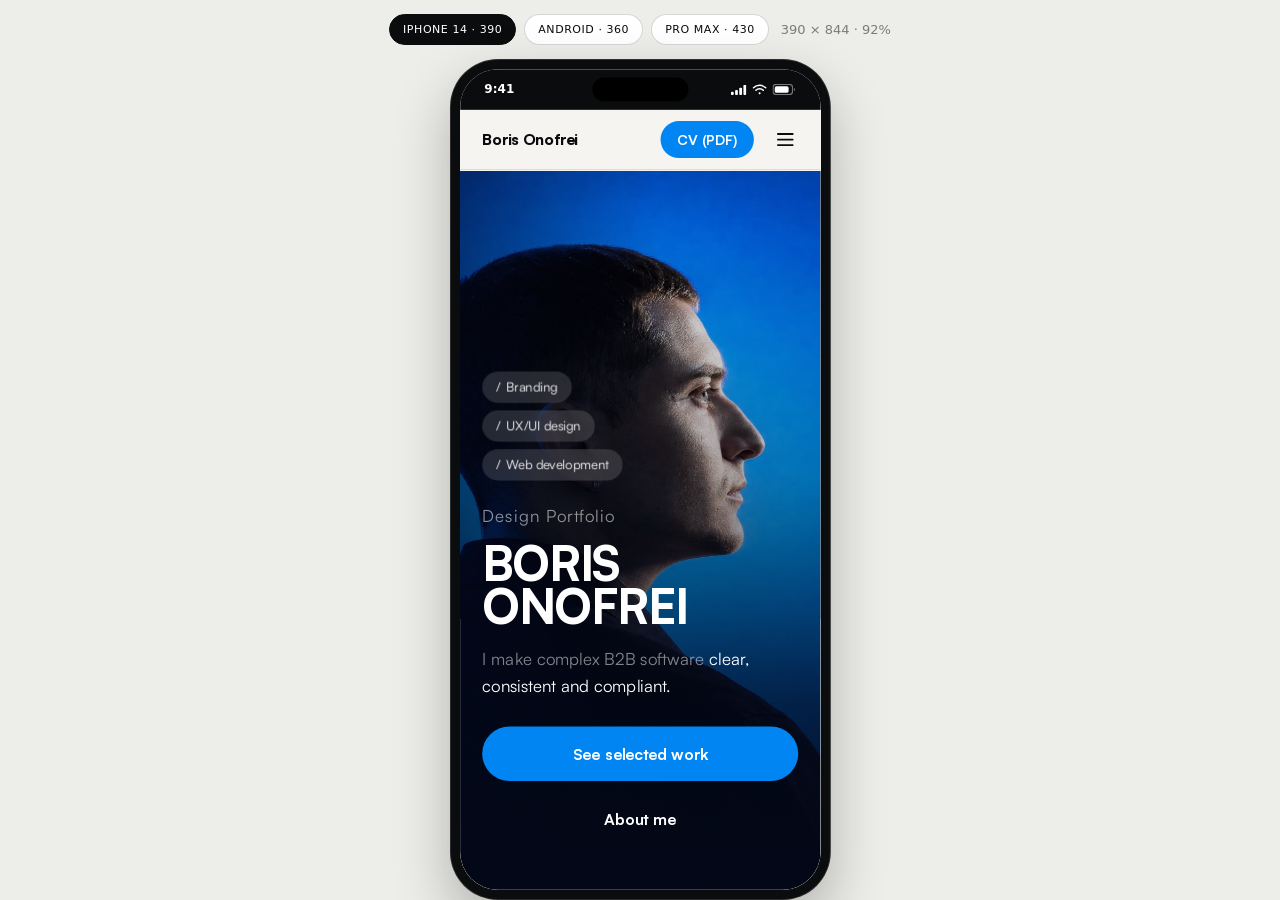
==== mobile-preview.html @ 8414cea1 "initial commit" ====
<!doctype html>
<html lang="en">
<head>
<meta charset="utf-8">
<meta name="viewport" content="width=device-width, initial-scale=1">
<title>Mobile preview — index.html</title>
<style>
  * { box-sizing: border-box; }
  html, body { height: 100%; margin: 0; background: #EDEDEA; font: 13px/1.4 ui-sans-serif, system-ui, sans-serif; color: #0B0C0E; }
  body { display: flex; flex-direction: column; overflow: hidden; }

  .bar { flex: none; display: flex; align-items: center; justify-content: center; gap: 8px; padding: 14px 16px; }
  .bar button {
    font: inherit; font-size: 11px; letter-spacing: .05em; text-transform: uppercase;
    padding: 7px 13px; border-radius: 999px; border: 1px solid rgba(11,12,14,.16);
    background: #fff; color: #0B0C0E; cursor: pointer;
  }
  .bar button[aria-pressed="true"] { background: #0B0C0E; color: #fff; border-color: #0B0C0E; }
  .meta { font-variant-numeric: tabular-nums; color: rgba(11,12,14,.5); margin-left: 4px; }

  .stage { flex: 1; min-height: 0; display: grid; place-items: center; padding: 0 16px 20px; }
  .phone-scale { position: relative; transform-origin: top left; }
  .phone-scale > .phone { position: absolute; top: 0; left: 0; }

  .phone {
    position: relative; background: #0B0C0E; padding: 11px; border-radius: 52px;
    box-shadow: 0 26px 60px rgba(0,0,0,.26), inset 0 0 0 1px rgba(255,255,255,.14);
  }
  .screen { position: relative; overflow: hidden; border-radius: 41px; background: #fff; }

  /* Device status bar — part of the frame, not the page */
  .statusbar {
    position: absolute; inset: 0 0 auto 0; height: 44px; z-index: 3;
    display: flex; align-items: center; justify-content: space-between;
    padding: 0 26px; background: #0B0C0E; color: #fff;
    font-size: 13px; font-weight: 600; font-variant-numeric: tabular-nums;
    letter-spacing: .01em; pointer-events: none;
  }
  .statusbar .icons { display: flex; align-items: center; gap: 6px; }
  .notch {
    position: absolute; top: 9px; left: 50%; transform: translateX(-50%);
    width: 104px; height: 26px; border-radius: 999px; background: #000; z-index: 4; pointer-events: none;
  }
  .viewport { position: absolute; inset: 44px 0 0 0; }
  iframe { display: block; width: 100%; height: 100%; border: 0; background: #fff; }
</style>
</head>
<body>
  <div class="bar">
    <button type="button" data-w="390" data-h="844" aria-pressed="true">iPhone 14 · 390</button>
    <button type="button" data-w="360" data-h="800" aria-pressed="false">Android · 360</button>
    <button type="button" data-w="430" data-h="932" aria-pressed="false">Pro Max · 430</button>
    <span class="meta"><span id="dims">390 × 844</span> · <span id="zoom">100%</span></span>
  </div>

  <div class="stage" id="stage">
    <div class="phone-scale" id="scaler">
      <div class="phone">
        <div class="screen" id="screen" style="width:390px;height:888px">
          <div class="statusbar">
            <span>9:41</span>
            <span class="icons" aria-hidden="true">
              <svg width="17" height="11" viewBox="0 0 17 11" fill="currentColor"><rect x="0" y="7.5" width="3" height="3.5" rx="1"></rect><rect x="4.5" y="5.5" width="3" height="5.5" rx="1"></rect><rect x="9" y="3" width="3" height="8" rx="1"></rect><rect x="13.5" y="0" width="3" height="11" rx="1"></rect></svg>
              <svg width="16" height="12" viewBox="0 0 16 12" fill="none" stroke="currentColor" stroke-width="1.6" stroke-linecap="round"><path d="M1.4 4.2a9.4 9.4 0 0 1 13.2 0"></path><path d="M4 6.9a5.7 5.7 0 0 1 8 0"></path><circle cx="8" cy="10" r="1.1" fill="currentColor" stroke="none"></circle></svg>
              <svg width="26" height="12" viewBox="0 0 26 12" fill="none"><rect x="0.6" y="0.6" width="21" height="10.8" rx="3.2" stroke="currentColor" stroke-opacity=".45" stroke-width="1.2"></rect><rect x="2.4" y="2.4" width="15" height="7.2" rx="2" fill="currentColor"></rect><path d="M23.4 4.2v3.6a2.2 2.2 0 0 0 0-3.6Z" fill="currentColor" fill-opacity=".5"></path></svg>
            </span>
          </div>
          <div class="notch"></div>
          <div class="viewport"><iframe id="frame" src="site/index.html" title="site/index.html at mobile width"></iframe></div>
        </div>
      </div>
    </div>
  </div>

<script>
  const stage  = document.getElementById('stage');
  const scaler = document.getElementById('scaler');
  const screen = document.getElementById('screen');
  const dims   = document.getElementById('dims');
  const zoomEl = document.getElementById('zoom');
  let W = 390, H = 844;

  function fit() {
    const frameW = W + 22, frameH = H + 44 + 22;        // + bezel padding, + status bar
    const availW = stage.clientWidth, availH = stage.clientHeight;
    const s = Math.min(1, availW / frameW, availH / frameH);
    scaler.style.transform = 'scale(' + s + ')';
    scaler.style.width  = Math.round(frameW * s) + 'px';
    scaler.style.height = Math.round(frameH * s) + 'px';
    zoomEl.textContent = Math.round(s * 100) + '%';
  }

  function setSize(w, h) {
    W = w; H = h;
    screen.style.width = w + 'px';
    screen.style.height = (h + 44) + 'px';
    dims.textContent = w + ' × ' + h;
    fit();
  }

  document.querySelectorAll('.bar button').forEach(b => b.addEventListener('click', () => {
    document.querySelectorAll('.bar button').forEach(o => o.setAttribute('aria-pressed', String(o === b)));
    setSize(Number(b.dataset.w), Number(b.dataset.h));
  }));

  new ResizeObserver(fit).observe(stage);
  fit();
</script>
</body>
</html>
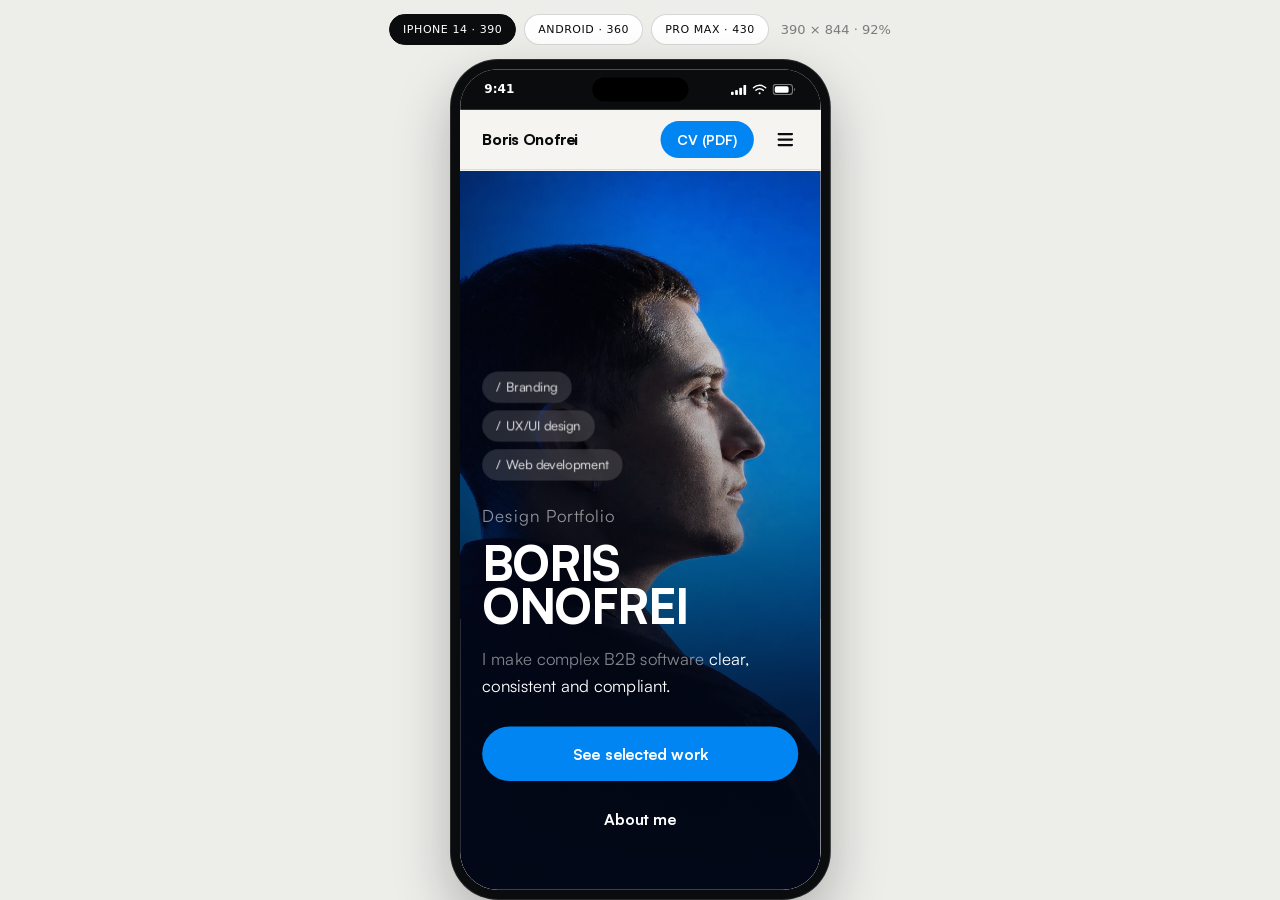
==== commit 5c1465ff: "Update portfolio site and add working assets Updates to site HTML/CSS/JS (index, impressum, datensch" ====
--- a/mobile-preview.html
+++ b/mobile-preview.html
@@ -105,6 +105,32 @@
 
   new ResizeObserver(fit).observe(stage);
   fit();
+
+  /* Touch emulation: the page inside answers hover/pointer media queries as a phone would
+     (no hover; a click counts as a tap). Mouse drag scrolls the Capabilities row. */
+  const frame = document.getElementById('frame');
+  const FLIP = { hover: 'none', none: 'hover', fine: 'coarse', coarse: 'fine' };
+  const flip = q => q.replace(/\(\s*(hover|pointer)\s*:\s*(hover|none|fine|coarse)\s*\)/g, (m, f, v) => '(' + f + ': ' + FLIP[v] + ')');
+  function emulateTouch() {
+    let win, doc;
+    try { win = frame.contentWindow; doc = frame.contentDocument; } catch (e) { return; }
+    if (!doc || doc.__touch || doc.readyState !== 'complete' || doc.URL === 'about:blank') return;
+    doc.__touch = true;
+    const walk = list => {
+      for (const r of list) {
+        if (r.media && r.cssRules) { const t = r.media.mediaText, n = flip(t); if (n !== t) r.media.mediaText = n; }
+        if (r.cssRules) walk(r.cssRules);
+      }
+    };
+    for (const sheet of doc.styleSheets) { try { walk(sheet.cssRules); } catch (e) {} }
+    if (!win.__touchMM) {
+      win.__touchMM = true;
+      const mm = win.matchMedia.bind(win);
+      win.matchMedia = q => mm(flip(String(q)));
+    }
+  }
+  frame.addEventListener('load', emulateTouch);
+  emulateTouch();
 </script>
 </body>
 </html>
